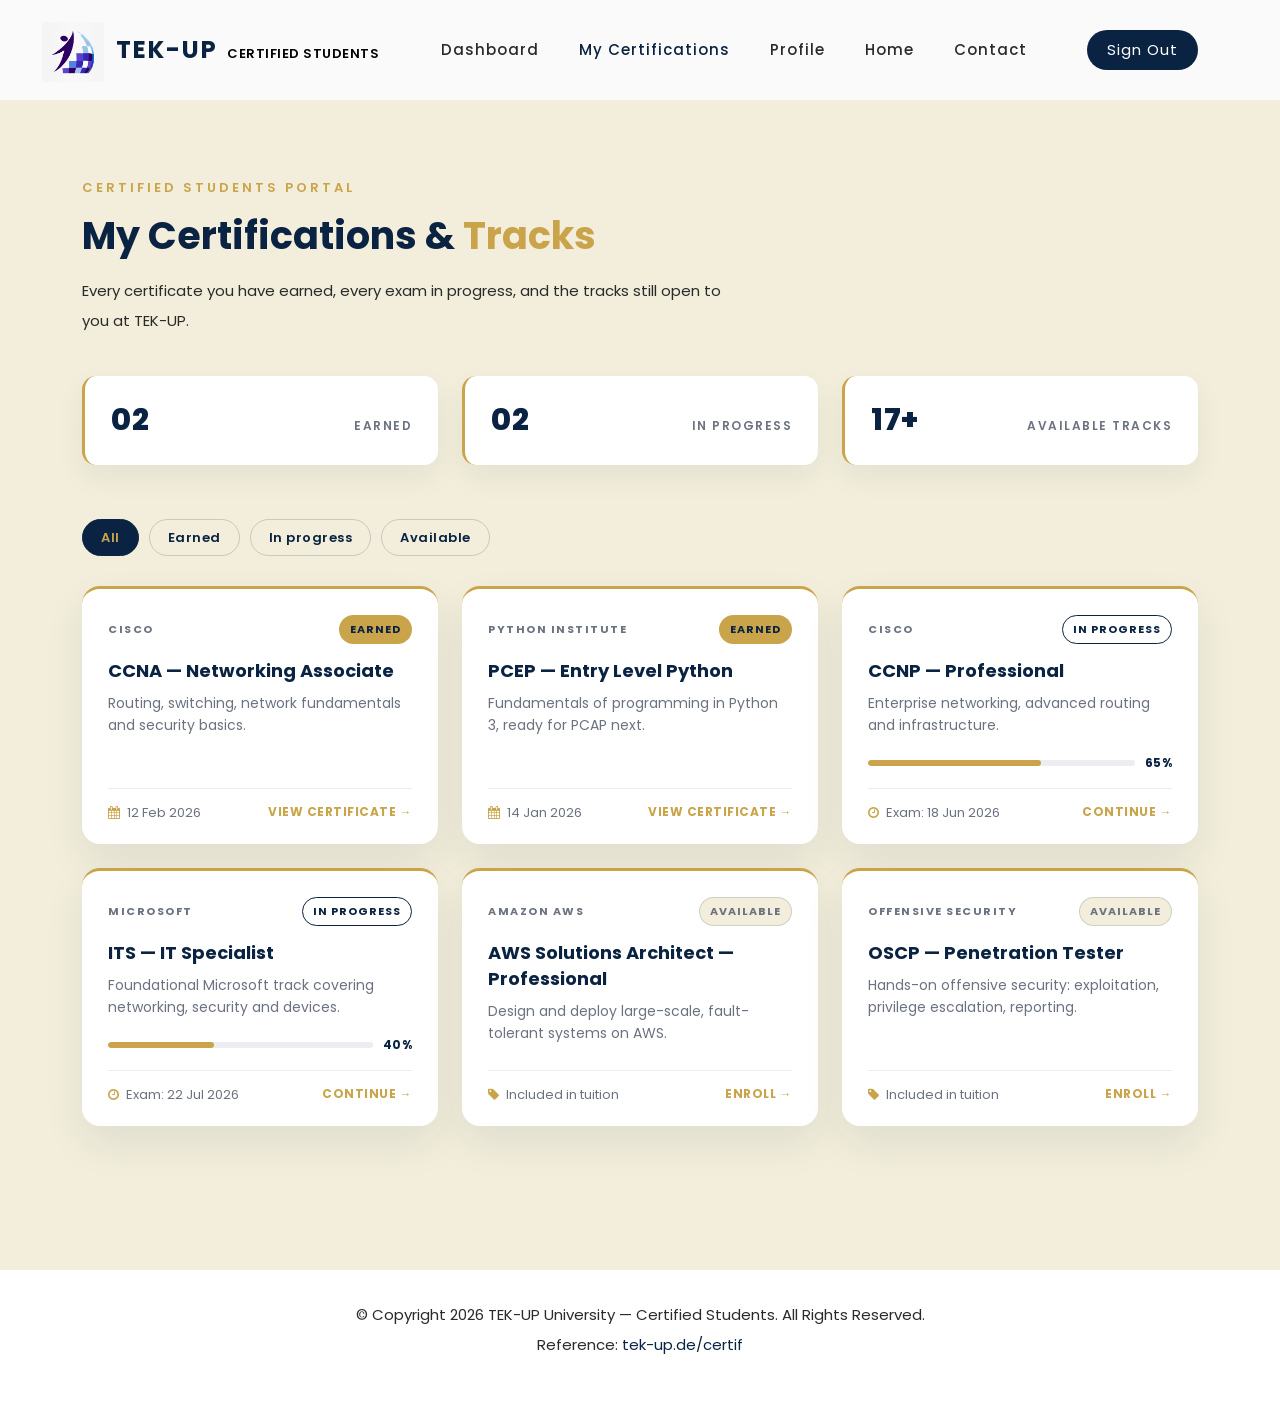
==== Project/certifications.html @ a9ef058d "create certification page" ====
<!DOCTYPE html>
<html lang="en">

  <head>

    <meta charset="UTF-8">
    <meta name="viewport" content="width=device-width, initial-scale=1, shrink-to-fit=no">
    <meta name="description" content="TEK-UP Certified Students &mdash; my certifications.">
    <meta name="author" content="TEK-UP University">
    <link rel="preconnect" href="https://fonts.gstatic.com">
    <link href="https://fonts.googleapis.com/css2?family=Poppins:wght@100;200;300;400;500;600;700;800;900&display=swap" rel="stylesheet">

    <title>My Certifications &mdash; TEK-UP Certified Students</title>

    <!-- Bootstrap core CSS -->
    <link href="vendor/bootstrap/css/bootstrap.min.css" rel="stylesheet">

    <!-- Additional CSS Files -->
    <link rel="stylesheet" href="assets/css/fontawesome.css">
    <link rel="stylesheet" href="assets/css/templatemo-space-dynamic.css">
    <link rel="stylesheet" href="assets/css/animated.css">
    <link rel="stylesheet" href="assets/css/owl.css">

  </head>

<body>

  <!-- ***** Preloader Start ***** -->
  <div id="js-preloader" class="js-preloader">
    <div class="preloader-inner">
      <span class="dot"></span>
      <div class="dots">
        <span></span>
        <span></span>
        <span></span>
      </div>
    </div>
  </div>
  <!-- ***** Preloader End ***** -->

  <!-- ***** Header Area Start ***** -->
  <header class="header-area header-sticky background-header wow slideInDown" data-wow-duration="0.75s" data-wow-delay="0s">
    <div class="container">
      <div class="row">
        <div class="col-12">
          <nav class="main-nav">
            <a href="index.html" class="logo">
              <img src="assets/images/logo1.png" alt="TEK-UP Certif">
              <h4>TEK-UP<span> Certified Students</span></h4>
            </a>
            <ul class="nav">
              <li><a href="dashboard.html">Dashboard</a></li>
              <li><a href="certifications.html" class="active">My Certifications</a></li>
              <li><a href="profile.html">Profile</a></li>
              <li><a href="index.html">Home</a></li>
              <li><a href="index.html#contact">Contact</a></li>
              <li><div class="main-red-button"><a href="index.html">Sign Out</a></div></li>
            </ul>
            <a class='menu-trigger'>
                <span>Menu</span>
            </a>
          </nav>
        </div>
      </div>
    </div>
  </header>
  <!-- ***** Header Area End ***** -->

  <div class="certs-page section">
    <div class="container">

      <div class="row">
        <div class="col-lg-12 wow fadeInDown" data-wow-duration="1s" data-wow-delay="0.2s">
          <div class="certs-hello">
            <h6>Certified Students Portal</h6>
            <h2>My <em>Certifications</em> &amp; <span>Tracks</span></h2>
            <p>Every certificate you have earned, every exam in progress, and the tracks still open to you at TEK-UP.</p>
          </div>
        </div>
      </div>

      <div class="row certs-stats">
        <div class="col-md-4 wow fadeInUp" data-wow-duration="1s" data-wow-delay="0.25s">
          <div class="stat-card">
            <span class="stat-number">02</span>
            <span class="stat-caption">Earned</span>
          </div>
        </div>
        <div class="col-md-4 wow fadeInUp" data-wow-duration="1s" data-wow-delay="0.35s">
          <div class="stat-card">
            <span class="stat-number">02</span>
            <span class="stat-caption">In progress</span>
          </div>
        </div>
        <div class="col-md-4 wow fadeInUp" data-wow-duration="1s" data-wow-delay="0.45s">
          <div class="stat-card">
            <span class="stat-number">17+</span>
            <span class="stat-caption">Available tracks</span>
          </div>
        </div>
      </div>

      <div class="certs-filters wow fadeIn" data-wow-duration="1s" data-wow-delay="0.4s">
        <button type="button" class="filter-chip is-active">All</button>
        <button type="button" class="filter-chip">Earned</button>
        <button type="button" class="filter-chip">In progress</button>
        <button type="button" class="filter-chip">Available</button>
      </div>

      <div class="row certs-grid">

        <div class="col-lg-4 col-md-6 wow fadeInUp" data-wow-duration="1s" data-wow-delay="0.2s">
          <article class="cert-card">
            <div class="cert-top">
              <span class="cert-provider">Cisco</span>
              <span class="cert-status is-earned">Earned</span>
            </div>
            <h4>CCNA &mdash; Networking Associate</h4>
            <p>Routing, switching, network fundamentals and security basics.</p>
            <div class="cert-meta">
              <span><i class="fa fa-calendar"></i> 12 Feb 2026</span>
              <a href="#" class="cert-action">View certificate &rarr;</a>
            </div>
          </article>
        </div>

        <div class="col-lg-4 col-md-6 wow fadeInUp" data-wow-duration="1s" data-wow-delay="0.3s">
          <article class="cert-card">
            <div class="cert-top">
              <span class="cert-provider">Python Institute</span>
              <span class="cert-status is-earned">Earned</span>
            </div>
            <h4>PCEP &mdash; Entry Level Python</h4>
            <p>Fundamentals of programming in Python 3, ready for PCAP next.</p>
            <div class="cert-meta">
              <span><i class="fa fa-calendar"></i> 14 Jan 2026</span>
              <a href="#" class="cert-action">View certificate &rarr;</a>
            </div>
          </article>
        </div>

        <div class="col-lg-4 col-md-6 wow fadeInUp" data-wow-duration="1s" data-wow-delay="0.4s">
          <article class="cert-card">
            <div class="cert-top">
              <span class="cert-provider">Cisco</span>
              <span class="cert-status is-progress">In progress</span>
            </div>
            <h4>CCNP &mdash; Professional</h4>
            <p>Enterprise networking, advanced routing and infrastructure.</p>
            <div class="cert-progress">
              <div class="bar"><span style="width: 65%;"></span></div>
              <span class="progress-label">65%</span>
            </div>
            <div class="cert-meta">
              <span><i class="fa fa-clock-o"></i> Exam: 18 Jun 2026</span>
              <a href="#" class="cert-action">Continue &rarr;</a>
            </div>
          </article>
        </div>

        <div class="col-lg-4 col-md-6 wow fadeInUp" data-wow-duration="1s" data-wow-delay="0.5s">
          <article class="cert-card">
            <div class="cert-top">
              <span class="cert-provider">Microsoft</span>
              <span class="cert-status is-progress">In progress</span>
            </div>
            <h4>ITS &mdash; IT Specialist</h4>
            <p>Foundational Microsoft track covering networking, security and devices.</p>
            <div class="cert-progress">
              <div class="bar"><span style="width: 40%;"></span></div>
              <span class="progress-label">40%</span>
            </div>
            <div class="cert-meta">
              <span><i class="fa fa-clock-o"></i> Exam: 22 Jul 2026</span>
              <a href="#" class="cert-action">Continue &rarr;</a>
            </div>
          </article>
        </div>

        <div class="col-lg-4 col-md-6 wow fadeInUp" data-wow-duration="1s" data-wow-delay="0.6s">
          <article class="cert-card">
            <div class="cert-top">
              <span class="cert-provider">Amazon AWS</span>
              <span class="cert-status is-available">Available</span>
            </div>
            <h4>AWS Solutions Architect &mdash; Professional</h4>
            <p>Design and deploy large-scale, fault-tolerant systems on AWS.</p>
            <div class="cert-meta">
              <span><i class="fa fa-tag"></i> Included in tuition</span>
              <a href="#" class="cert-action">Enroll &rarr;</a>
            </div>
          </article>
        </div>

        <div class="col-lg-4 col-md-6 wow fadeInUp" data-wow-duration="1s" data-wow-delay="0.7s">
          <article class="cert-card">
            <div class="cert-top">
              <span class="cert-provider">Offensive Security</span>
              <span class="cert-status is-available">Available</span>
            </div>
            <h4>OSCP &mdash; Penetration Tester</h4>
            <p>Hands-on offensive security: exploitation, privilege escalation, reporting.</p>
            <div class="cert-meta">
              <span><i class="fa fa-tag"></i> Included in tuition</span>
              <a href="#" class="cert-action">Enroll &rarr;</a>
            </div>
          </article>
        </div>

      </div>

    </div>
  </div>

  <footer>
    <div class="container">
      <div class="row">
        <div class="col-lg-12 wow fadeIn" data-wow-duration="1s" data-wow-delay="0.25s">
          <p>© Copyright 2026 TEK-UP University &mdash; Certified Students. All Rights Reserved.
          <br>Reference: <a rel="nofollow" href="https://tek-up.de/certif/">tek-up.de/certif</a></p>
        </div>
      </div>
    </div>
  </footer>

  <!-- Scripts -->
  <script src="vendor/jquery/jquery.min.js"></script>
  <script src="vendor/bootstrap/js/bootstrap.bundle.min.js"></script>
  <script src="assets/js/owl-carousel.js"></script>
  <script src="assets/js/animation.js"></script>
  <script src="assets/js/imagesloaded.js"></script>
  <script src="assets/js/templatemo-custom.js"></script>

</body>
</html>
---- Project/assets/css/templatemo-space-dynamic.css ----
/* 

TemplateMo 562 Space Dynamic

https://templatemo.com/tm-562-space-dynamic

*/

/* ---------------------------------------------
Table of contents
------------------------------------------------
01. font & reset css
02. reset
03. global styles
04. header
05. banner
06. features
07. testimonials
08. contact
09. footer
10. preloader
11. search
12. portfolio

--------------------------------------------- */
/* 
---------------------------------------------
font & reset css
--------------------------------------------- 
*/
@import url('https://fonts.googleapis.com/css2?family=Poppins:wght@100;200;300;400;500;600;700;800;900&display=swap');
/* 
---------------------------------------------
reset
--------------------------------------------- 
*/
html, body, div, span, applet, object, iframe, h1, h2, h3, h4, h5, h6, p, blockquote, div
pre, a, abbr, acronym, address, big, cite, code, del, dfn, em, font, img, ins, kbd, q,
s, samp, small, strike, strong, sub, sup, tt, var, b, u, i, center, dl, dt, dd, ol, ul, li,
figure, header, nav, section, article, aside, footer, figcaption {
  margin: 0;
  padding: 0;
  border: 0;
  outline: 0;
}

/* clear fix */
.grid:after {
  content: '';
  display: block;
  clear: both;
}

/* ---- .grid-item ---- */

.grid-sizer,
.grid-item {
  width: 50%;
}

.grid-item {
  float: left;
}

.grid-item img {
  display: block;
  max-width: 100%;
}

.clearfix:after {
  content: ".";
  display: block;
  clear: both;
  visibility: hidden;
  line-height: 0;
  height: 0;
}

.clearfix {
  display: inline-block;
}

html[xmlns] .clearfix {
  display: block;
}

* html .clearfix {
  height: 1%;
}

ul, li {
  padding: 0;
  margin: 0;
  list-style: none;
}

header, nav, section, article, aside, footer, hgroup {
  display: block;
}

* {
  box-sizing: border-box;
}

html, body {
  font-family: 'Poppins', sans-serif;
  font-weight: 400;
  background-color: #fff;
  -ms-text-size-adjust: 100%;
  -webkit-font-smoothing: antialiased;
  -moz-osx-font-smoothing: grayscale;
}

a {
  text-decoration: none !important;
}

h1, h2, h3, h4, h5, h6 {
  margin-top: 0px;
  margin-bottom: 0px;
}

ul {
  margin-bottom: 0px;
}

p {
  font-size: 15px;
  line-height: 30px;
  color: #2a2a2a;
}

img {
  width: 100%;
  overflow: hidden;
}

/* 
---------------------------------------------
global styles
--------------------------------------------- 
*/
html,
body {
  background: #fff;
  font-family: 'Poppins', sans-serif;
}

::selection {
  background: #0b2342;
  color: #fff;
}

::-moz-selection {
  background: #0b2342;
  color: #fff;
}

@media (max-width: 991px) {
  html, body {
    overflow-x: hidden;
  }
  .mobile-top-fix {
    margin-top: 30px;
    margin-bottom: 0px;
  }
  .mobile-bottom-fix {
    margin-bottom: 30px;
  }
  .mobile-bottom-fix-big {
    margin-bottom: 60px;
  }
}

.page-section {
  margin-top: 120px;
}

.section-heading h2 {
  font-size: 30px;
  text-transform: capitalize;
  color: #2a2a2a;
  font-weight: 700;
  letter-spacing: 0.25px;
  position: relative;
  z-index: 2;
  line-height: 44px;
}

.section-heading h2 em {
  font-style: normal;
  color: #0b2342;
}

.section-heading h2 span {
  color: #c9a44a;
}

.main-blue-button a {
  display: inline-block;
  background-color: #0b2342;
  font-size: 15px;
  font-weight: 400;
  color: #fff;
  text-transform: capitalize;
  padding: 12px 25px;
  border-radius: 23px;
  letter-spacing: 0.25px;
}

.main-red-button a {
  display: inline-block;
  background-color: #0b2342;
  font-size: 15px;
  font-weight: 400;
  color: #fff;
  text-transform: capitalize;
  padding: 12px 25px;
  border-radius: 23px;
  letter-spacing: 0.25px;
}

.main-white-button a {
  display: inline-block;
  background-color: #fff;
  font-size: 15px;
  font-weight: 400;
  color: #0b2342;
  text-transform: capitalize;
  padding: 12px 25px;
  border-radius: 23px;
  letter-spacing: 0.25px;
}

/* 
---------------------------------------------
header
--------------------------------------------- 
*/

.background-header {
  background-color: #fff!important;
  height: 80px!important;
  position: fixed!important;
  top: 0px;
  left: 0px;
  right: 0px;
  box-shadow: 0px 0px 10px rgba(0,0,0,0.15)!important;
}

.background-header .logo,
.background-header .main-nav .nav li a {
  color: #1e1e1e!important;
}

.background-header .main-nav .nav li:hover a {
  color: #0b2342!important;
}

.background-header .nav li a.active {
  color: #0b2342!important;
}

.header-area {
  background-color: #fafafa;
  position: absolute;
  top: 0px;
  left: 0px;
  right: 0px;
  z-index: 100;
  height: 100px;
  -webkit-transition: all .5s ease 0s;
  -moz-transition: all .5s ease 0s;
  -o-transition: all .5s ease 0s;
  transition: all .5s ease 0s;
}

.header-area .main-nav {
  min-height: 80px;
  background: transparent;
}

.header-area .main-nav .logo {
  line-height: 100px;
  color: #fff;
  font-size: 24px;
  font-weight: 700;
  text-transform: uppercase;
  letter-spacing: 2px;
  float: left;
  display: flex;
  align-items: center;
  gap: 12px;
  margin-left: -40px;
  -webkit-transition: all 0.3s ease 0s;
  -moz-transition: all 0.3s ease 0s;
  -o-transition: all 0.3s ease 0s;
  transition: all 0.3s ease 0s;
}

.header-area .main-nav .logo h4 {
    font-size: 24px;
    font-weight: 700;
    text-transform: uppercase;
    color: #0b2342;
    line-height: 100px;
    float: left;
    -webkit-transition: all 0.3s ease 0s;
    -moz-transition: all 0.3s ease 0s;
    -o-transition: all 0.3s ease 0s;
    transition: all 0.3s ease 0s;
}

.header-area .main-nav .logo img {
    display: block;
    max-height: 60px;
    width: auto;
    margin: 0;
    transition: all 0.3s ease 0s;
}

.background-header .main-nav .logo img {
    max-height: 50px;
}

.logo h4 span {
  color: #000;
  font-size: 13px;
  font-weight: 600;
  letter-spacing: 0.5px;
  margin-left: 6px;
}

.background-header .main-nav .logo h4 {
  line-height: 80px;
}

.background-header .main-nav .nav {
  margin-top: 20px !important;
}

.header-area .main-nav .nav {
  float: right;
  margin-top: 30px;
  margin-right: 0px;
  background-color: transparent;
  -webkit-transition: all 0.3s ease 0s;
  -moz-transition: all 0.3s ease 0s;
  -o-transition: all 0.3s ease 0s;
  transition: all 0.3s ease 0s;
  position: relative;
  z-index: 999;
}

.header-area .main-nav .nav li {
  padding-left: 20px;
  padding-right: 20px;
}

.header-area .main-nav .nav li:last-child {
  padding-right: 0px;
  padding-left: 40px;
}

.header-area .main-nav .nav li:last-child a ,
.background-header .main-nav .nav li:last-child a {
  color: #fff !important;
  padding: 0px 20px;
  font-weight: 400;
}

.header-area .main-nav .nav li:last-child a:hover,
.header-area .main-nav .nav li:last-child a.active {
  color: #fff !important;
}

.header-area .main-nav .nav li a {
  display: block;
  font-weight: 500;
  font-size: 15px;
  color: #2a2a2a;
  text-transform: capitalize;
  -webkit-transition: all 0.3s ease 0s;
  -moz-transition: all 0.3s ease 0s;
  -o-transition: all 0.3s ease 0s;
  transition: all 0.3s ease 0s;
  height: 40px;
  line-height: 40px;
  border: transparent;
  letter-spacing: 1px;
}

.header-area .main-nav .nav li a {
  color: #2a2a2a;
}

.header-area .main-nav .nav li:hover a,
.header-area .main-nav .nav li a.active {
  color: #0b2342!important;
}

.background-header .main-nav .nav li:hover a,
.background-header .main-nav .nav li a.active {
  color: #0b2342!important;
  opacity: 1;
}

.header-area .main-nav .nav li:last-child a:hover ,
.background-header .main-nav .nav li:last-child a:hover {
  background-color: #c9a44a;
}

.header-area .main-nav .nav li.submenu {
  position: relative;
  padding-right: 30px;
}

.header-area .main-nav .nav li.submenu:after {
  font-family: FontAwesome;
  content: "\f107";
  font-size: 12px;
  color: #2a2a2a;
  position: absolute;
  right: 18px;
  top: 12px;
}

.background-header .main-nav .nav li.submenu:after {
  color: #2a2a2a;
}

.header-area .main-nav .nav li.submenu ul {
  position: absolute;
  width: 200px;
  box-shadow: 0 2px 28px 0 rgba(0, 0, 0, 0.06);
  overflow: hidden;
  top: 50px;
  opacity: 0;
  transform: translateY(+2em);
  visibility: hidden;
  z-index: -1;
  transition: all 0.3s ease-in-out 0s, visibility 0s linear 0.3s, z-index 0s linear 0.01s;
}

.header-area .main-nav .nav li.submenu ul li {
  margin-left: 0px;
  padding-left: 0px;
  padding-right: 0px;
}

.header-area .main-nav .nav li.submenu ul li a {
  opacity: 1;
  display: block;
  background: #f7f7f7;
  color: #2a2a2a!important;
  padding-left: 20px;
  height: 40px;
  line-height: 40px;
  -webkit-transition: all 0.3s ease 0s;
  -moz-transition: all 0.3s ease 0s;
  -o-transition: all 0.3s ease 0s;
  transition: all 0.3s ease 0s;
  position: relative;
  font-size: 13px;
  font-weight: 400;
  border-bottom: 1px solid #eee;
}

.header-area .main-nav .nav li.submenu ul li a:hover {
  background: #fff;
  color: #0b2342!important;
  padding-left: 25px;
}

.header-area .main-nav .nav li.submenu ul li a:hover:before {
  width: 3px;
}

.header-area .main-nav .nav li.submenu:hover ul {
  visibility: visible;
  opacity: 1;
  z-index: 1;
  transform: translateY(0%);
  transition-delay: 0s, 0s, 0.3s;
}

.header-area .main-nav .menu-trigger {
  cursor: pointer;
  display: block;
  position: absolute;
  top: 33px;
  width: 32px;
  height: 40px;
  text-indent: -9999em;
  z-index: 99;
  right: 40px;
  display: none;
}

.background-header .main-nav .menu-trigger {
  top: 23px;
}

.header-area .main-nav .menu-trigger span,
.header-area .main-nav .menu-trigger span:before,
.header-area .main-nav .menu-trigger span:after {
  -moz-transition: all 0.4s;
  -o-transition: all 0.4s;
  -webkit-transition: all 0.4s;
  transition: all 0.4s;
  background-color: #1e1e1e;
  display: block;
  position: absolute;
  width: 30px;
  height: 2px;
  left: 0;
}

.background-header .main-nav .menu-trigger span,
.background-header .main-nav .menu-trigger span:before,
.background-header .main-nav .menu-trigger span:after {
  background-color: #1e1e1e;
}

.header-area .main-nav .menu-trigger span:before,
.header-area .main-nav .menu-trigger span:after {
  -moz-transition: all 0.4s;
  -o-transition: all 0.4s;
  -webkit-transition: all 0.4s;
  transition: all 0.4s;
  background-color: #1e1e1e;
  display: block;
  position: absolute;
  width: 30px;
  height: 2px;
  left: 0;
  width: 75%;
}

.background-header .main-nav .menu-trigger span:before,
.background-header .main-nav .menu-trigger span:after {
  background-color: #1e1e1e;
}

.header-area .main-nav .menu-trigger span:before,
.header-area .main-nav .menu-trigger span:after {
  content: "";
}

.header-area .main-nav .menu-trigger span {
  top: 16px;
}

.header-area .main-nav .menu-trigger span:before {
  -moz-transform-origin: 33% 100%;
  -ms-transform-origin: 33% 100%;
  -webkit-transform-origin: 33% 100%;
  transform-origin: 33% 100%;
  top: -10px;
  z-index: 10;
}

.header-area .main-nav .menu-trigger span:after {
  -moz-transform-origin: 33% 0;
  -ms-transform-origin: 33% 0;
  -webkit-transform-origin: 33% 0;
  transform-origin: 33% 0;
  top: 10px;
}

.header-area .main-nav .menu-trigger.active span,
.header-area .main-nav .menu-trigger.active span:before,
.header-area .main-nav .menu-trigger.active span:after {
  background-color: transparent;
  width: 100%;
}

.header-area .main-nav .menu-trigger.active span:before {
  -moz-transform: translateY(6px) translateX(1px) rotate(45deg);
  -ms-transform: translateY(6px) translateX(1px) rotate(45deg);
  -webkit-transform: translateY(6px) translateX(1px) rotate(45deg);
  transform: translateY(6px) translateX(1px) rotate(45deg);
  background-color: #1e1e1e;
}

.background-header .main-nav .menu-trigger.active span:before {
  background-color: #1e1e1e;
}

.header-area .main-nav .menu-trigger.active span:after {
  -moz-transform: translateY(-6px) translateX(1px) rotate(-45deg);
  -ms-transform: translateY(-6px) translateX(1px) rotate(-45deg);
  -webkit-transform: translateY(-6px) translateX(1px) rotate(-45deg);
  transform: translateY(-6px) translateX(1px) rotate(-45deg);
  background-color: #1e1e1e;
}

.background-header .main-nav .menu-trigger.active span:after {
  background-color: #1e1e1e;
}

.header-area.header-sticky {
  min-height: 80px;
}

.header-area .nav {
  margin-top: 30px;
}

.header-area.header-sticky .nav li a.active {
  color: #0b2342;
}

@media (max-width: 1200px) {
  .header-area .main-nav .nav li {
    padding-left: 12px;
    padding-right: 12px;
  }
  .header-area .main-nav:before {
    display: none;
  }
}

@media (max-width: 992px) {
  .header-area .main-nav .nav li:last-child  ,
  .background-header .main-nav .nav li:last-child {
    display: none;
  }
  .header-area .main-nav .nav li:nth-child(6),
  .background-header .main-nav .nav li:nth-child(6) {
    padding-right: 0px;
  }
}

@media (max-width: 767px) {
  .background-header .main-nav .nav {
    margin-top: 80px !important;
  }
  .header-area .main-nav .logo {
    color: #1e1e1e;
  }
  .header-area.header-sticky .nav li a:hover,
  .header-area.header-sticky .nav li a.active {
    color: #0b2342!important;
    opacity: 1;
  }
  .header-area.header-sticky .nav li.search-icon a {
    width: 100%;
  }
  .header-area {
    background-color: #f7f7f7;
    padding: 0px 15px;
    height: 100px;
    box-shadow: none;
    text-align: center;
  }
  .header-area .container {
    padding: 0px;
  }
  .header-area .logo {
    margin-left: 30px;
  }
  .header-area .menu-trigger {
    display: block !important;
  }
  .header-area .main-nav {
    overflow: hidden;
  }
  .header-area .main-nav .nav {
    float: none;
    width: 100%;
    display: none;
    -webkit-transition: all 0s ease 0s;
    -moz-transition: all 0s ease 0s;
    -o-transition: all 0s ease 0s;
    transition: all 0s ease 0s;
    margin-left: 0px;
  }
  .background-header .nav {
    margin-top: 80px;
  }
  .header-area .main-nav .nav li:first-child {
    border-top: 1px solid #eee;
  }
  .header-area.header-sticky .nav {
    margin-top: 100px;
  }
  .header-area .main-nav .nav li {
    width: 100%;
    background: #fff;
    border-bottom: 1px solid #e7e7e7;
    padding-left: 0px !important;
    padding-right: 0px !important;
  }
  .header-area .main-nav .nav li a {
    height: 50px !important;
    line-height: 50px !important;
    padding: 0px !important;
    border: none !important;
    background: #f7f7f7 !important;
    color: #191a20 !important;
  }
  .header-area .main-nav .nav li a:hover {
    background: #eee !important;
    color: #0b2342!important;
  }
  .header-area .main-nav .nav li.submenu ul {
    position: relative;
    visibility: inherit;
    opacity: 1;
    z-index: 1;
    transform: translateY(0%);
    transition-delay: 0s, 0s, 0.3s;
    top: 0px;
    width: 100%;
    box-shadow: none;
    height: 0px;
  }
  .header-area .main-nav .nav li.submenu ul li a {
    font-size: 12px;
    font-weight: 400;
  }
  .header-area .main-nav .nav li.submenu ul li a:hover:before {
    width: 0px;
  }
  .header-area .main-nav .nav li.submenu ul.active {
    height: auto !important;
  }
  .header-area .main-nav .nav li.submenu:after {
    color: #3B566E;
    right: 25px;
    font-size: 14px;
    top: 15px;
  }
  .header-area .main-nav .nav li.submenu:hover ul, .header-area .main-nav .nav li.submenu:focus ul {
    height: 0px;
  }
}

@media (min-width: 767px) {
  .header-area .main-nav .nav {
    display: flex !important;
  }
}

/* 
---------------------------------------------
preloader
--------------------------------------------- 
*/

.js-preloader {
    position: fixed;
    top: 0;
    left: 0;
    right: 0;
    bottom: 0;
    background-color: #fff;
    display: -webkit-box;
    display: flex;
    -webkit-box-align: center;
    align-items: center;
    -webkit-box-pack: center;
    justify-content: center;
    opacity: 1;
    visibility: visible;
    z-index: 9999;
    -webkit-transition: opacity 0.25s ease;
    transition: opacity 0.25s ease;
}

.js-preloader.loaded {
    opacity: 0;
    visibility: hidden;
    pointer-events: none;
}

@-webkit-keyframes dot {
    50% {
        -webkit-transform: translateX(96px);
        transform: translateX(96px);
    }
}

@keyframes dot {
    50% {
        -webkit-transform: translateX(96px);
        transform: translateX(96px);
    }
}

@-webkit-keyframes dots {
    50% {
        -webkit-transform: translateX(-31px);
        transform: translateX(-31px);
    }
}

@keyframes dots {
    50% {
        -webkit-transform: translateX(-31px);
        transform: translateX(-31px);
    }
}

.preloader-inner {
    position: relative;
    width: 142px;
    height: 40px;
    background: #fff;
}

.preloader-inner .dot {
    position: absolute;
    width: 16px;
    height: 16px;
    top: 12px;
    left: 15px;
    background: #0b2342;
    border-radius: 50%;
    -webkit-transform: translateX(0);
    transform: translateX(0);
    -webkit-animation: dot 2.8s infinite;
    animation: dot 2.8s infinite;
}

.preloader-inner .dots {
    -webkit-transform: translateX(0);
    transform: translateX(0);
    margin-top: 12px;
    margin-left: 31px;
    -webkit-animation: dots 2.8s infinite;
    animation: dots 2.8s infinite;
}

.preloader-inner .dots span {
    display: block;
    float: left;
    width: 16px;
    height: 16px;
    margin-left: 16px;
    background: #0b2342;
    border-radius: 50%;
}



/* 
---------------------------------------------
Banner Style
--------------------------------------------- 
*/

.main-banner {
  background-repeat: no-repeat;
  background-position: center center;
  background-size: cover;
  padding: 226px 0px 120px 0px;
  position: relative;
  overflow: hidden;
}

.main-banner:after {
  content: '';
  background-image: url(../images/baner-dec-left.png);
  background-repeat: no-repeat;
  position: absolute;
  left: 0;
  top: 100px;
  width: 193px;
  height: 467px;
}

.main-banner:before {
  content: '';
  background-image: url(../images/baner-dec-right.png);
  background-repeat: no-repeat;
  position: absolute;
  right: 0;
  top: 100px;
  width: 98px;
  height: 290px;
}

.main-banner .left-content {
  margin-right: 45px;
}

.main-banner .left-content h6 {
  text-transform: uppercase;
  font-size: 18px;
  color: #0b2342;
  margin-bottom: 15px;
}

.main-banner .left-content h2 {
  font-size: 50px;
  font-weight: 700;
  color: #2a2a2a;
  line-height: 72px;
}

.main-banner .left-content h2 em {
  color: #0b2342;
  font-style: normal;
}

.main-banner .left-content h2 span {
  color: #c9a44a;
}

.main-banner .left-content p {
  margin: 20px 0px;
}

.pillars {
  margin: 20px 0px;
  padding-left: 22px;
  list-style: disc;
}

.pillars li {
  list-style: disc;
  font-size: 15px;
  line-height: 30px;
  color: #2a2a2a;
  margin-bottom: 4px;
}

.pillars li::marker {
  color: #c9a44a;
}

.main-banner .left-content form {
  margin-top: 30px;
  width: 470px;
  height: 66px;
  position: relative;
}

.main-banner .left-content form button {
  position: absolute;
  right: 10px;
  top: 10px;
  display: inline-block;
  background-color: #fff;
  font-size: 15px;
  font-weight: 500;
  color: #0b2342;
  text-transform: capitalize;
  padding: 12px 25px;
  border-radius: 23px;
  letter-spacing: 0.25px;
  outline: none;
  border: none;
}

.main-banner .left-content form input {
  width: 470px;
  height: 66px;
  background-color: #0b2342;
  border-radius: 33px;
  border: none;
  outline: none;
  padding: 0px 25px;
  color: #fff;
  letter-spacing: 0.25px;
  font-size: 15px;
  font-weight: 300;
}

.main-banner .left-content form input::placeholder {
  color: #fff;
}



/* 
---------------------------------------------
About Us Style
--------------------------------------------- 
*/

#about {
  margin-top: 120px;
}

.about-us {
  background-color: #f2eedb;
  background-image: none;
  padding: 140px 0px 120px 0px;
}

.about-us .left-image {
  margin-right: 45px;
}

.about-us .services .item {
  margin-bottom: 30px;
}

.about-us .services .item .icon {
  float: left;
  margin-right: 25px;
}

.about-us .services .item .icon img {
  max-width: 70px;
}

.about-us .services .item h4 {
  color: #2a2a2a;
  font-size: 20px;
  font-weight: 700;
  margin-bottom: 12px;
}

.about-us .services .item p {
  color: #2a2a2a;
}


/* 
---------------------------------------------
Services Style
--------------------------------------------- 
*/

.our-services {
  margin-top: 0px;
  padding-top: 120px;
}

.our-services .left-image {
  margin-right: 45px;
}

.our-services .section-heading h2 {
  margin-right: 100px;
}

.our-services .section-heading p {
  margin-top: 30px;
  margin-bottom: 60px;
}

.our-services .progress-skill-bar {
  margin-bottom: 30px;
  position: relative;
  width: 100%;
}

.our-services .progress-skill-bar span {
  position: absolute;
  top: 0;
  font-size: 18px;
  font-weight: 600;
  color: #c9a44a;
}

.our-services .first-bar span {
  left: 69%;
}

.our-services .second-bar span {
  left: 81%;
}

.our-services .third-bar span {
  left: 88%;
}

.our-services .progress-skill-bar h4 {
  font-size: 18px;
  font-weight: 700;
  color: #2a2a2a;
  margin-bottom: 14px;
}

.our-services .progress-skill-bar .full-bar {
  width: 100%;
  height: 6px;
  border-radius: 3px;
  background-color: #f7eff1;
  position: relative;
  z-index: 1;
}

.our-services .progress-skill-bar .filled-bar {
  background: rgb(11,35,66);
  background: linear-gradient(105deg, rgba(11,35,66,1) 0%, rgba(201,164,74,1) 100%);
  height: 6px;
  border-radius: 3px;
  margin-bottom: -6px;
  position: relative;
  z-index: 2;
}

.our-services .first-bar .filled-bar {
  width: 71%;
}

.our-services .second-bar .filled-bar {
  width: 83%;
}

.our-services .third-bar .filled-bar {
  width: 90%;
}


/* 
---------------------------------------------
Portfolio
--------------------------------------------- 
*/

.our-portfolio {
  padding-top: 120px;
  margin-top: 0px;
}

.our-portfolio .section-heading h2 {
  text-align: center;
  margin: 0px 90px 0px 90px;
  margin-bottom: 120px;
  position: relative;
  z-index: 1;
}

.our-portfolio .item {
  position: relative;
}

.our-portfolio .item:hover .hidden-content {
  top: -100px;
  opacity: 1;
  visibility: visible;
}

.our-portfolio .item:hover .showed-content {
  top: 90px;
}

.our-portfolio .hidden-content {
  background: rgb(11,35,66);
  background: linear-gradient(105deg, rgba(11,35,66,1) 0%, rgba(201,164,74,1) 100%);
  padding: 30px;
  border-radius: 20px;
  text-align: center;
  opacity: 0;
  top: 0;
  visibility: hidden;
  position: absolute;
  z-index: 2;
  transition: all 0.5s;
}

.our-portfolio .hidden-content:after {
  width: 20px;
  height: 20px;
  position: absolute;
  background: rgb(11,35,66);
  content: '';
  left: 50%;
  bottom: -8px;
  margin-left: -5px;
  transform: rotate(45deg);
  background: linear-gradient(105deg, rgba(11,35,66,1) 0%, rgba(201,164,74,1) 100%);
  z-index: -1;
}

.our-portfolio .hidden-content h4 {
  font-size: 20px;
  font-weight: 700;
  color: #fff;
  margin-bottom: 20px;
}

.our-portfolio .hidden-content p {
  color: #fff;
}

.our-portfolio .showed-content {
  top: 0px;
  position: relative;
  z-index: 3;
  background-color: #fff;
  text-align: center;
  padding: 50px;
  border-radius: 20px;
  box-shadow: 0px 0px 10px rgba(0,0,0,0.1);
  transition: all 0.5s;
}

.our-portfolio .showed-content img {
  max-width: 100px;
}


/* 
---------------------------------------------
Blog
--------------------------------------------- 
*/

.our-blog {
  position: relative;
  margin-top: 80px;
  padding-top: 120px;
}

.our-blog .section-heading h2 {
  margin-right: 180px;
}

.our-blog .top-dec {
  text-align: right;
  margin-top: -80px;
}

.our-blog .top-dec img {
  max-width: 270px;
}

.our-blog .left-image {
  position: relative;
}

.our-blog .left-image img {
  border-radius: 20px;
  box-shadow: 0px 0px 15px rgba(0,0,0,0.1);
}

.our-blog .left-image .info {
  position: relative;
}

.our-blog .left-image .info .inner-content {
  background-color: #fff;
  box-shadow: 0px 0px 15px rgba(0,0,0,0.1);
  border-radius: 20px;
  margin-right: 75px;
  position: absolute;
  margin-top: -100px;
  padding: 30px;
}

.our-blog .left-image ul li {
  display: inline-block;
  font-size: 15px;
  color: #afafaf;
  font-weight: 300;
  margin-right: 20px;
}

.our-blog .left-image ul li:last-child {
  margin-right: 0px;
}

.our-blog .left-image ul li i {
  color: #0b2342;
  font-size: 16px;
  margin-right: 8px;
}

.our-blog .left-image h4 {
  font-size: 20px;
  font-weight: 700;
  color: #2a2a2a;
  margin: 20px 0px 15px 0px;
}

.our-blog .left-image .info .main-blue-button {
  position: absolute;
  bottom: -80px;
  left: 0;
}

.our-blog .right-list {
  margin-left: 30px;
}

.our-blog .right-list ul li {
  display: inline-flex;
  width: 100%;
  margin-bottom: 30px;
}

.our-blog .right-list .left-content {
  margin-right: 45px;
}

.our-blog .right-list .left-content span {
  font-size: 15px;
  color: #afafaf;
  font-weight: 300;
}

.our-blog .right-list .left-content span i {
  color: #0b2342;
  font-size: 16px;
  margin-right: 8px;
}

.our-blog .right-list .left-content h4 {
  font-size: 20px;
  font-weight: 700;
  color: #2a2a2a;
  margin: 20px 0px 15px 0px;
}


.our-blog .right-list .right-image img {
  width: 250px;
  border-radius: 20px;
}


/* 
---------------------------------------------
contact
--------------------------------------------- 
*/

.contact-us {
  padding: 160px 0px;
  background-color: #f2eedb;
  background-image: none;
}

.contact-us .section-heading h2,
.contact-us .section-heading h2 em {
  color: #2a2a2a;
}

.contact-us .section-heading h2 span {
  color: #c9a44a;
}

.contact-us .section-heading p {
  color: #2a2a2a;
  margin-top: 30px;
}

.phone-info {
  margin-top: 40px;
}

.phone-info h4 {
  font-size: 20px;
  font-weight: 700;
  color: #2a2a2a;
}

.phone-info h4 span i {
  width: 46px;
  height: 46px;
  display: inline-block;
  text-align: center;
  line-height: 46px;
  background-color: #fff;
  border-radius: 50%;
  color: #0b2342;
  font-size: 22px;
  margin-left: 30px;
  margin-right: 15px;
}

.phone-info h4 span a {
  color: #0b2342;
  font-size: 15px;
  font-weight: 400;
}

form#contact .contact-dec {
  position: absolute;
  right: -166px;
  bottom: 0;
}

form#contact .contact-dec img {
  max-width: 178px;
}

form#contact {
  margin-left: 30px;
  position: relative;
  background-color: #fff;
  padding: 60px 30px;
  border-radius: 20px;
}

form#contact input {
  width: 100%;
  height: 46px;
  border-radius: 33px;
  background-color: #f2eedb;
  border: none;
  outline: none;
  font-size: 15px;
  font-weight: 300;
  color: #2a2a2a;
  padding: 0px 20px;
  margin-bottom: 20px;
}

form#contact input::placeholder {
  color: #2a2a2a;
}

form#contact textarea {
  width: 100%;
  min-width: 100%;
  max-width: 100%;
  max-height: 180px;
  min-height: 140px;
  height: 140px;
  border-radius: 20px;
  background-color: #f2eedb;
  border: none;
  outline: none;
  font-size: 15px;
  font-weight: 300;
  color: #2a2a2a;
  padding: 15px 20px;
  margin-bottom: 20px;
}

form#contact textarea::placeholder {
  color: #2a2a2a;
}

form#contact button {
  display: inline-block;
  background-color: #0b2342;
  font-size: 15px;
  font-weight: 400;
  color: #fff;
  text-transform: capitalize;
  padding: 12px 25px;
  border-radius: 23px;
  letter-spacing: 0.25px;
  border: none;
  outline: none;
  transition: all .3s;
}

form#contact button:hover {
  background-color: #c9a44a;
}


/* 
---------------------------------------------
Footer Style
--------------------------------------------- 
*/

footer p {
  text-align: center;
  margin: 30px 0px 45px 0px;
}

footer p a {
  color: #0b2342;
}

/*
---------------------------------------------
Login page
---------------------------------------------
*/

.login-page {
  background-color: #f2eedb;
  padding: 200px 0px 120px 0px;
  min-height: 100vh;
}

.login-page .login-intro h6 {
  text-transform: uppercase;
  letter-spacing: 3px;
  font-size: 13px;
  font-weight: 600;
  color: #c9a44a;
  margin-bottom: 18px;
}

.login-page .login-intro h2 {
  font-size: 42px;
  font-weight: 700;
  color: #0b2342;
  line-height: 56px;
  margin-bottom: 18px;
}

.login-page .login-intro h2 em {
  color: #0b2342;
  font-style: normal;
}

.login-page .login-intro h2 span {
  color: #c9a44a;
}

.login-page .login-intro p {
  color: #2a2a2a;
  margin-bottom: 14px;
}

.login-card {
  background-color: #fff;
  border-radius: 20px;
  padding: 50px 40px;
  box-shadow: 0 24px 60px rgba(11, 35, 66, 0.12);
  border-top: 4px solid #c9a44a;
  margin-left: 30px;
}

.login-card-heading {
  margin-bottom: 30px;
}

.login-card-heading h3 {
  font-size: 26px;
  font-weight: 700;
  color: #0b2342;
  margin-bottom: 6px;
  letter-spacing: 0.25px;
}

.login-card-heading p {
  color: #6b7280;
  font-size: 14px;
  line-height: 22px;
  margin: 0;
}

.login-card fieldset {
  margin-bottom: 18px;
}

.login-card label[for] {
  display: block;
  font-size: 12px;
  font-weight: 600;
  color: #0b2342;
  text-transform: uppercase;
  letter-spacing: 1px;
  margin-bottom: 8px;
}

.login-card input[type="email"],
.login-card input[type="password"] {
  width: 100%;
  height: 50px;
  border-radius: 12px;
  background-color: #f2eedb;
  border: 1px solid transparent;
  outline: none;
  font-size: 15px;
  font-weight: 400;
  color: #0b2342;
  padding: 0px 18px;
  transition: all 0.25s ease;
}

.login-card input[type="email"]::placeholder,
.login-card input[type="password"]::placeholder {
  color: #8a8170;
}

.login-card input[type="email"]:focus,
.login-card input[type="password"]:focus {
  background-color: #fff;
  border-color: #c9a44a;
  box-shadow: 0 0 0 4px rgba(201, 164, 74, 0.18);
}

.login-row {
  display: flex;
  align-items: center;
  justify-content: space-between;
  margin: 4px 0 22px 0;
  font-size: 14px;
}

.login-row .remember {
  display: inline-flex;
  align-items: center;
  gap: 8px;
  color: #2a2a2a;
  margin: 0;
  cursor: pointer;
}

.login-row .remember input[type="checkbox"] {
  width: 16px;
  height: 16px;
  accent-color: #0b2342;
  cursor: pointer;
}

.login-row .forgot {
  color: #c9a44a;
  font-weight: 600;
  letter-spacing: 0.25px;
  transition: color 0.2s ease;
}

.login-row .forgot:hover {
  color: #0b2342;
}

.login-card button[type="submit"] {
  display: block;
  width: 100%;
  background-color: #0b2342;
  font-size: 15px;
  font-weight: 600;
  color: #fff;
  text-transform: uppercase;
  letter-spacing: 1.5px;
  padding: 15px 25px;
  border-radius: 12px;
  border: none;
  outline: none;
  cursor: pointer;
  transition: all 0.25s ease;
}

.login-card button[type="submit"]:hover {
  background-color: #c9a44a;
  color: #0b2342;
}

.signup-line {
  text-align: center;
  font-size: 14px;
  color: #2a2a2a;
  margin: 22px 0 0 0;
}

.signup-line a {
  color: #0b2342;
  font-weight: 600;
}

.signup-line a:hover {
  color: #c9a44a;
}

@media (max-width: 992px) {
  .login-page {
    padding: 160px 0px 80px 0px;
  }
  .login-page .login-intro {
    text-align: center;
    margin-bottom: 40px;
  }
  .login-page .login-intro h2 {
    font-size: 32px;
    line-height: 44px;
  }
  .login-page .login-intro .pillars {
    display: inline-block;
    text-align: left;
  }
  .login-card {
    margin-left: 0;
  }
}

/*
---------------------------------------------
Dashboard page
---------------------------------------------
*/

.dashboard-page {
  background-color: #f2eedb;
  padding: 180px 0px 120px 0px;
  min-height: 100vh;
}

.dashboard-hello {
  margin-bottom: 60px;
}

.dashboard-hello h6 {
  text-transform: uppercase;
  letter-spacing: 3px;
  font-size: 13px;
  font-weight: 600;
  color: #c9a44a;
  margin-bottom: 14px;
}

.dashboard-hello h2 {
  font-size: 38px;
  font-weight: 700;
  color: #0b2342;
  line-height: 52px;
  margin-bottom: 14px;
}

.dashboard-hello h2 em {
  color: #0b2342;
  font-style: normal;
}

.dashboard-hello h2 span {
  color: #c9a44a;
}

.dashboard-hello p {
  color: #2a2a2a;
  max-width: 640px;
  margin: 0;
}

.dashboard-cards .dash-card {
  background-color: #fff;
  border-radius: 18px;
  padding: 32px 28px;
  box-shadow: 0 18px 40px rgba(11, 35, 66, 0.08);
  border-top: 3px solid #c9a44a;
  height: 100%;
  transition: transform 0.25s ease, box-shadow 0.25s ease;
}

.dashboard-cards .dash-card:hover {
  transform: translateY(-4px);
  box-shadow: 0 28px 60px rgba(11, 35, 66, 0.14);
}

.dashboard-cards .dash-icon {
  width: 52px;
  height: 52px;
  border-radius: 50%;
  background-color: #0b2342;
  color: #c9a44a;
  font-size: 22px;
  display: flex;
  align-items: center;
  justify-content: center;
  margin-bottom: 20px;
}

.dashboard-cards .dash-card h4 {
  font-size: 18px;
  font-weight: 700;
  color: #0b2342;
  margin-bottom: 8px;
}

.dashboard-cards .dash-card p {
  font-size: 14px;
  color: #6b7280;
  line-height: 22px;
  margin-bottom: 18px;
}

.dashboard-cards .dash-link {
  font-size: 13px;
  font-weight: 600;
  letter-spacing: 0.5px;
  color: #c9a44a;
  text-transform: uppercase;
  transition: color 0.2s ease;
}

.dashboard-cards .dash-link:hover {
  color: #0b2342;
}

.dashboard-cards [class*="col-"] {
  margin-bottom: 24px;
}

@media (max-width: 992px) {
  .dashboard-page {
    padding: 140px 0px 80px 0px;
  }
  .dashboard-hello h2 {
    font-size: 28px;
    line-height: 40px;
  }
}

/*
---------------------------------------------
Profile page
---------------------------------------------
*/

.profile-page {
  background-color: #f2eedb;
  padding: 180px 0px 120px 0px;
  min-height: 100vh;
}

.profile-hello {
  margin-bottom: 50px;
}

.profile-hello h6 {
  text-transform: uppercase;
  letter-spacing: 3px;
  font-size: 13px;
  font-weight: 600;
  color: #c9a44a;
  margin-bottom: 14px;
}

.profile-hello h2 {
  font-size: 38px;
  font-weight: 700;
  color: #0b2342;
  line-height: 52px;
  margin-bottom: 14px;
}

.profile-hello h2 em {
  color: #0b2342;
  font-style: normal;
}

.profile-hello h2 span {
  color: #c9a44a;
}

.profile-hello p {
  color: #2a2a2a;
  max-width: 640px;
  margin: 0;
}

/* Summary card (left column) */

.profile-summary {
  background-color: #fff;
  border-radius: 18px;
  padding: 36px 28px;
  text-align: center;
  box-shadow: 0 18px 40px rgba(11, 35, 66, 0.08);
  border-top: 3px solid #c9a44a;
}

.profile-avatar {
  width: 96px;
  height: 96px;
  border-radius: 50%;
  background-color: #0b2342;
  color: #c9a44a;
  font-size: 38px;
  margin: 0 auto 18px auto;
  display: flex;
  align-items: center;
  justify-content: center;
}

.profile-summary h3 {
  font-size: 20px;
  font-weight: 700;
  color: #0b2342;
  margin-bottom: 4px;
}

.profile-summary .role {
  font-size: 13px;
  color: #6b7280;
  margin-bottom: 14px;
}

.profile-summary .status-badge {
  display: inline-block;
  font-size: 11px;
  font-weight: 600;
  letter-spacing: 1px;
  text-transform: uppercase;
  background-color: #f2eedb;
  color: #0b2342;
  border: 1px solid #c9a44a;
  padding: 6px 12px;
  border-radius: 999px;
  margin-bottom: 26px;
}

.profile-stats {
  list-style: none;
  padding: 0;
  margin: 0 0 22px 0;
  border-top: 1px solid #eee;
}

.profile-stats li {
  display: flex;
  align-items: center;
  justify-content: space-between;
  padding: 14px 4px;
  border-bottom: 1px solid #eee;
  font-size: 14px;
}

.profile-stats .stat-label {
  color: #6b7280;
}

.profile-stats .stat-value {
  font-weight: 700;
  color: #0b2342;
}

.profile-secondary-link {
  display: inline-block;
  font-size: 13px;
  font-weight: 600;
  letter-spacing: 0.5px;
  color: #c9a44a;
  text-transform: uppercase;
  transition: color 0.2s ease;
}

.profile-secondary-link:hover {
  color: #0b2342;
}

/* Form card (right column) */

.profile-form {
  background-color: #fff;
  border-radius: 18px;
  padding: 40px 36px;
  box-shadow: 0 18px 40px rgba(11, 35, 66, 0.08);
  border-top: 3px solid #c9a44a;
  margin-left: 30px;
}

.profile-form-heading {
  margin-bottom: 26px;
}

.profile-form-heading h3 {
  font-size: 22px;
  font-weight: 700;
  color: #0b2342;
  margin-bottom: 6px;
}

.profile-form-heading p {
  font-size: 14px;
  color: #6b7280;
  margin: 0;
}

.profile-form fieldset {
  margin-bottom: 18px;
}

.profile-form label[for] {
  display: block;
  font-size: 12px;
  font-weight: 600;
  color: #0b2342;
  text-transform: uppercase;
  letter-spacing: 1px;
  margin-bottom: 8px;
}

.profile-form input[type="text"],
.profile-form input[type="email"],
.profile-form input[type="tel"] {
  width: 100%;
  height: 48px;
  border-radius: 12px;
  background-color: #f2eedb;
  border: 1px solid transparent;
  outline: none;
  font-size: 15px;
  font-weight: 400;
  color: #0b2342;
  padding: 0px 18px;
  transition: all 0.25s ease;
}

.profile-form textarea {
  width: 100%;
  min-height: 130px;
  border-radius: 12px;
  background-color: #f2eedb;
  border: 1px solid transparent;
  outline: none;
  font-size: 15px;
  font-weight: 400;
  color: #0b2342;
  padding: 14px 18px;
  resize: vertical;
  font-family: 'Poppins', sans-serif;
  transition: all 0.25s ease;
}

.profile-form input::placeholder,
.profile-form textarea::placeholder {
  color: #8a8170;
}

.profile-form input:focus,
.profile-form textarea:focus {
  background-color: #fff;
  border-color: #c9a44a;
  box-shadow: 0 0 0 4px rgba(201, 164, 74, 0.18);
}

.profile-form-actions {
  display: flex;
  align-items: center;
  gap: 18px;
  margin-top: 6px;
}

.profile-form-actions .main-button {
  display: inline-block;
  background-color: #0b2342;
  font-size: 14px;
  font-weight: 600;
  color: #fff;
  text-transform: uppercase;
  letter-spacing: 1.5px;
  padding: 14px 28px;
  border-radius: 12px;
  border: none;
  outline: none;
  cursor: pointer;
  transition: all 0.25s ease;
}

.profile-form-actions .main-button:hover {
  background-color: #c9a44a;
  color: #0b2342;
}

.profile-form-actions .cancel-link {
  font-size: 14px;
  font-weight: 600;
  color: #6b7280;
  transition: color 0.2s ease;
}

.profile-form-actions .cancel-link:hover {
  color: #0b2342;
}

@media (max-width: 992px) {
  .profile-page {
    padding: 140px 0px 80px 0px;
  }
  .profile-hello h2 {
    font-size: 28px;
    line-height: 40px;
  }
  .profile-form {
    margin-left: 0;
    margin-top: 30px;
  }
}

/*
---------------------------------------------
My Certifications page
---------------------------------------------
*/

.certs-page {
  background-color: #f2eedb;
  padding: 180px 0px 120px 0px;
  min-height: 100vh;
}

.certs-hello {
  margin-bottom: 40px;
}

.certs-hello h6 {
  text-transform: uppercase;
  letter-spacing: 3px;
  font-size: 13px;
  font-weight: 600;
  color: #c9a44a;
  margin-bottom: 14px;
}

.certs-hello h2 {
  font-size: 38px;
  font-weight: 700;
  color: #0b2342;
  line-height: 52px;
  margin-bottom: 14px;
}

.certs-hello h2 em {
  color: #0b2342;
  font-style: normal;
}

.certs-hello h2 span {
  color: #c9a44a;
}

.certs-hello p {
  color: #2a2a2a;
  max-width: 640px;
  margin: 0;
}

/* Stat strip */

.certs-stats {
  margin-bottom: 36px;
}

.certs-stats [class*="col-"] {
  margin-bottom: 18px;
}

.certs-stats .stat-card {
  background-color: #fff;
  border-radius: 14px;
  padding: 22px 26px;
  box-shadow: 0 12px 30px rgba(11, 35, 66, 0.06);
  border-left: 3px solid #c9a44a;
  display: flex;
  align-items: baseline;
  justify-content: space-between;
}

.certs-stats .stat-number {
  font-size: 30px;
  font-weight: 800;
  color: #0b2342;
  letter-spacing: 0.5px;
}

.certs-stats .stat-caption {
  font-size: 12px;
  font-weight: 600;
  text-transform: uppercase;
  letter-spacing: 1.5px;
  color: #6b7280;
}

/* Filter chips */

.certs-filters {
  display: flex;
  flex-wrap: wrap;
  gap: 10px;
  margin-bottom: 30px;
}

.filter-chip {
  background-color: transparent;
  border: 1px solid rgba(11, 35, 66, 0.18);
  color: #0b2342;
  font-size: 13px;
  font-weight: 600;
  letter-spacing: 0.5px;
  padding: 8px 18px;
  border-radius: 999px;
  cursor: pointer;
  transition: all 0.2s ease;
}

.filter-chip:hover {
  border-color: #c9a44a;
  color: #c9a44a;
}

.filter-chip.is-active {
  background-color: #0b2342;
  color: #c9a44a;
  border-color: #0b2342;
}

/* Card grid */

.certs-grid [class*="col-"] {
  margin-bottom: 24px;
  display: flex;
}

.cert-card {
  background-color: #fff;
  border-radius: 18px;
  padding: 26px 26px 22px 26px;
  box-shadow: 0 18px 40px rgba(11, 35, 66, 0.08);
  border-top: 3px solid #c9a44a;
  width: 100%;
  display: flex;
  flex-direction: column;
  transition: transform 0.25s ease, box-shadow 0.25s ease;
}

.cert-card:hover {
  transform: translateY(-4px);
  box-shadow: 0 28px 60px rgba(11, 35, 66, 0.14);
}

.cert-top {
  display: flex;
  align-items: center;
  justify-content: space-between;
  margin-bottom: 14px;
}

.cert-provider {
  font-size: 11px;
  font-weight: 700;
  letter-spacing: 1.5px;
  text-transform: uppercase;
  color: #6b7280;
}

.cert-status {
  font-size: 11px;
  font-weight: 700;
  letter-spacing: 1px;
  text-transform: uppercase;
  padding: 5px 10px;
  border-radius: 999px;
  border: 1px solid transparent;
}

.cert-status.is-earned {
  background-color: #c9a44a;
  color: #0b2342;
}

.cert-status.is-progress {
  background-color: transparent;
  color: #0b2342;
  border-color: #0b2342;
}

.cert-status.is-available {
  background-color: #f2eedb;
  color: #6b7280;
  border-color: rgba(11, 35, 66, 0.15);
}

.cert-card h4 {
  font-size: 18px;
  font-weight: 700;
  color: #0b2342;
  margin: 0 0 8px 0;
  line-height: 26px;
}

.cert-card p {
  font-size: 14px;
  color: #6b7280;
  line-height: 22px;
  margin-bottom: 18px;
  flex-grow: 1;
}

.cert-progress {
  display: flex;
  align-items: center;
  gap: 10px;
  margin-bottom: 16px;
}

.cert-progress .bar {
  flex: 1;
  height: 6px;
  background-color: rgba(11, 35, 66, 0.08);
  border-radius: 3px;
  overflow: hidden;
}

.cert-progress .bar span {
  display: block;
  height: 100%;
  background-color: #c9a44a;
  border-radius: 3px;
}

.cert-progress .progress-label {
  font-size: 12px;
  font-weight: 700;
  color: #0b2342;
  letter-spacing: 0.5px;
}

.cert-meta {
  display: flex;
  align-items: center;
  justify-content: space-between;
  padding-top: 14px;
  border-top: 1px solid #eee;
  font-size: 13px;
  color: #6b7280;
}

.cert-meta i {
  color: #c9a44a;
  margin-right: 4px;
}

.cert-action {
  font-size: 12px;
  font-weight: 700;
  letter-spacing: 0.5px;
  text-transform: uppercase;
  color: #c9a44a;
  transition: color 0.2s ease;
}

.cert-action:hover {
  color: #0b2342;
}

@media (max-width: 992px) {
  .certs-page {
    padding: 140px 0px 80px 0px;
  }
  .certs-hello h2 {
    font-size: 28px;
    line-height: 40px;
  }
}

/* 
---------------------------------------------
responsive
--------------------------------------------- 
*/

@media (max-width: 1645px) {
  form#contact .contact-dec {
    display: none;
  }
}

@media (max-width: 992px) {
  .main-banner {
    padding-top: 196px;
  }
  .main-banner .left-content {
    margin-right: 0px;
    text-align: center;
    margin-bottom: 45px;
  }
  .main-banner:after {
    top: 76px;
    z-index: -1;
  }
  .main-banner .left-content form,
  .main-banner .left-content form input {
    width: 100%!important;
  }
  #about {
    margin-top: 0px;
  }
  .about-us {
    position: relative;
    background-image: none;
    padding: 0px;
  }
  .about-us .left-image {
    margin-right: 0px;
    position: absolute;
    bottom: -220px;
    right: 0;
  }
  .about-us .services {
    text-align: center;
  }
  .about-us .services .item  {
    background: rgb(11,35,66);
    background: linear-gradient(105deg, rgba(11,35,66,1) 0%, rgba(201,164,74,1) 100%);
    padding: 30px;
    border-radius: 20px;
    display: inline-block;
  }
  .about-us .services .item .right-text {
    text-align: left;
  }
  .our-services {
    margin-top: 200px;
  }
  .our-services .left-image {
    margin-right: 0px;
    margin-bottom: 45px;
  }
  .our-services .section-heading h2,
  .our-services .section-heading p {
    margin-right: 0px;
    text-align: center;
  }
  .our-portfolio .section-heading h2 {
    margin: 0px 0px 80px 0px;
  }
  .our-portfolio .item {
    margin-bottom: 15px;
  }
  .our-blog {
    margin-top: 0px;
  }
  .our-blog .top-dec {
    display: none;
  }
  .our-blog .section-heading h2 {
    margin-right: 0px;
    text-align: center;
    margin-bottom: 45px;
  }
  .our-blog .left-image .info .inner-content {
    position: relative;
    margin-right: 0px;
  }
  .our-blog .left-image .info .main-blue-button {
    position: relative;
    bottom: 0px;
    margin-top: 30px;
  }
  .our-blog .left-image {
    margin-bottom: 45px;
  }
  .contact-us {
    margin-top: 60px;
    padding: 120px 0px;
  }
  .contact-us .section-heading {
    text-align: center;
  }
  form#contact {
    margin-left: 0px;
    margin-top: 30px;
  }
  form#contact .contact-dec {
    display: none;
  }
  footer p {
    margin: 15px 0px 30px 0px;
  }
}

@media (max-width: 767px) {
  .about-us .left-image {
    bottom: -280px;
  }
  .our-blog .right-list {
    margin-left: 0px;
  }
  .our-blog .right-list ul li {
    display: inline-block;
    margin-top: 0px;
    padding-top: 30px;
    border-top: 1px solid #eee;
  }
  .our-blog .right-list .left-content {
    margin-right: 0px;
    width: 100%;
    margin-bottom: 15px;
  }
  .our-blog .right-list .right-image,
  .our-blog .right-list .right-image img {
    width: 100%;
  }
  .phone-info h4 span {
    display: block;
    margin-top: 15px;
  }
  .phone-info h4 span i {
    margin-left: 0px;
  }
}
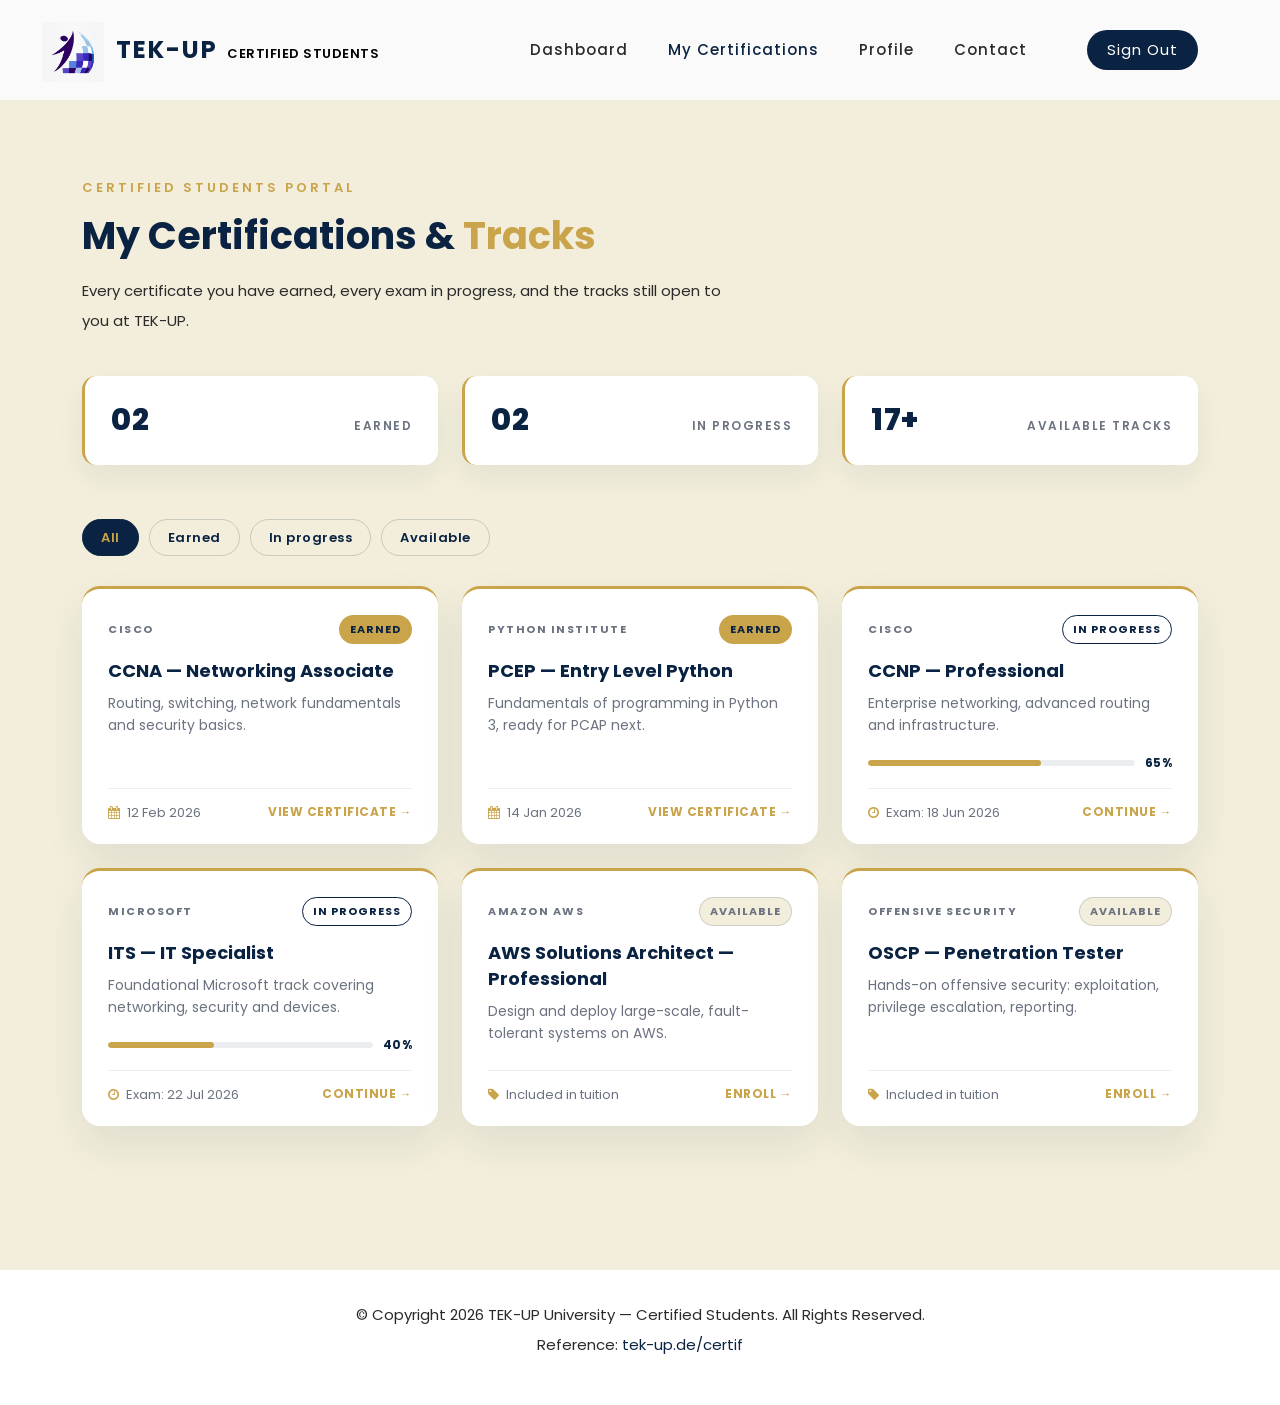
==== commit 2f24c823: "update navbar" ====
--- a/Project/certifications.html
+++ b/Project/certifications.html
@@ -52,8 +52,7 @@
               <li><a href="dashboard.html">Dashboard</a></li>
               <li><a href="certifications.html" class="active">My Certifications</a></li>
               <li><a href="profile.html">Profile</a></li>
-              <li><a href="index.html">Home</a></li>
-              <li><a href="index.html#contact">Contact</a></li>
+              <li><a href="contact.html">Contact</a></li>
               <li><div class="main-red-button"><a href="index.html">Sign Out</a></div></li>
             </ul>
             <a class='menu-trigger'>
--- a/Project/assets/css/templatemo-space-dynamic.css
+++ b/Project/assets/css/templatemo-space-dynamic.css
@@ -2332,6 +2332,64 @@
   }
 }
 
+/*
+---------------------------------------------
+Contact (post-login) page
+---------------------------------------------
+*/
+
+.contact-page {
+  background-color: #f2eedb;
+  padding: 180px 0px 120px 0px;
+  min-height: 100vh;
+}
+
+.contact-hello {
+  margin-bottom: 50px;
+}
+
+.contact-hello h6 {
+  text-transform: uppercase;
+  letter-spacing: 3px;
+  font-size: 13px;
+  font-weight: 600;
+  color: #c9a44a;
+  margin-bottom: 14px;
+}
+
+.contact-hello h2 {
+  font-size: 38px;
+  font-weight: 700;
+  color: #0b2342;
+  line-height: 52px;
+  margin-bottom: 14px;
+}
+
+.contact-hello h2 em {
+  color: #0b2342;
+  font-style: normal;
+}
+
+.contact-hello h2 span {
+  color: #c9a44a;
+}
+
+.contact-hello p {
+  color: #2a2a2a;
+  max-width: 640px;
+  margin: 0;
+}
+
+@media (max-width: 992px) {
+  .contact-page {
+    padding: 140px 0px 80px 0px;
+  }
+  .contact-hello h2 {
+    font-size: 28px;
+    line-height: 40px;
+  }
+}
+
 /* 
 ---------------------------------------------
 responsive
